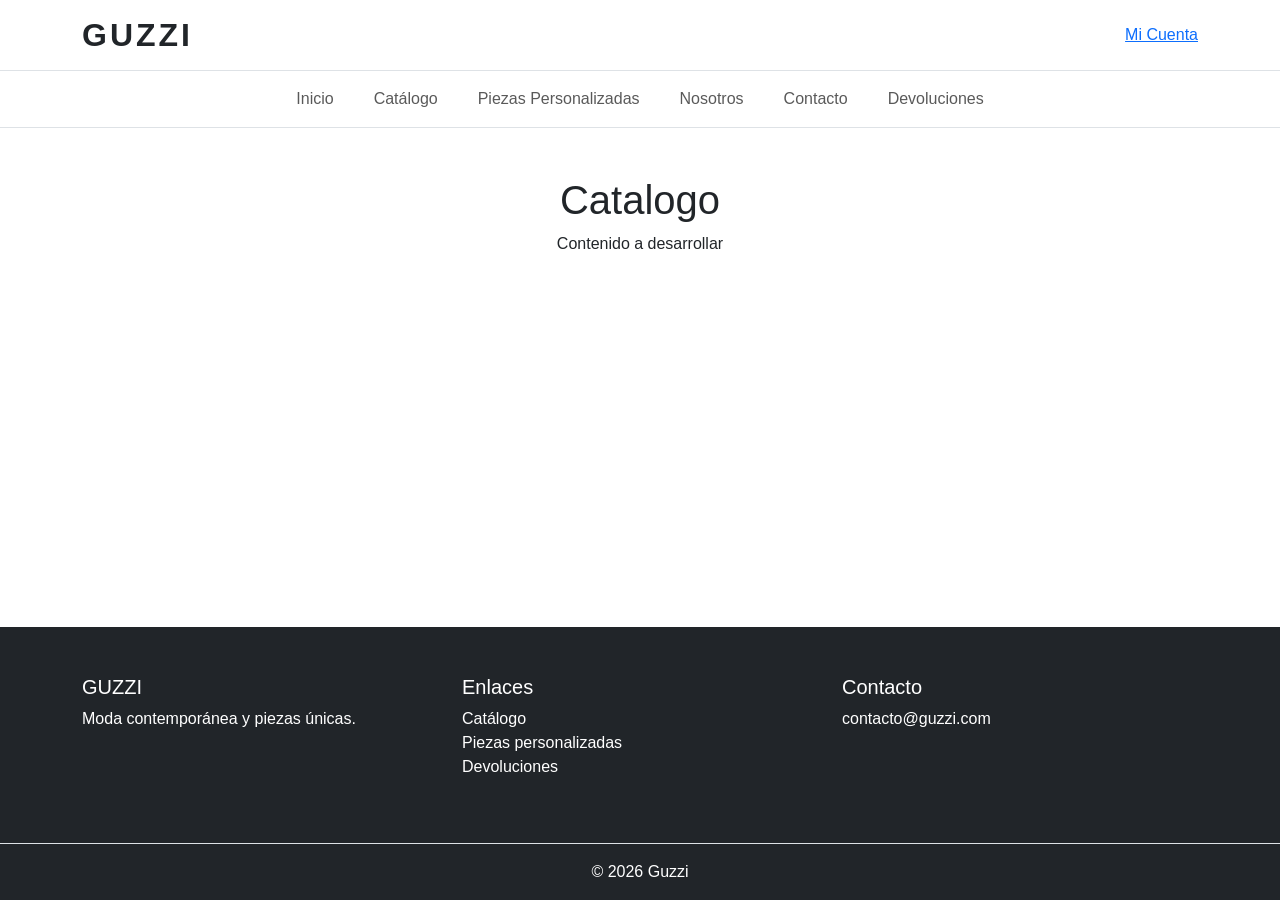
==== modulos/catalogo.html @ afb54f9e "Arquitectura base del sitio" ====
<!DOCTYPE html>
<html lang="es">
<head>
  <meta charset="UTF-8">
  <meta name="viewport" content="width=device-width, initial-scale=1.0">

  <title>Ecommerce Guzzi</title>

  <!-- Bootstrap -->
<link href="https://cdn.jsdelivr.net/npm/bootstrap@5.3.8/dist/css/bootstrap.min.css" rel="stylesheet" integrity="sha384-sRIl4kxILFvY47J16cr9ZwB07vP4J8+LH7qKQnuqkuIAvNWLzeN8tE5YBujZqJLB" crossorigin="anonymous">
  
  <!-- CSS propio -->
  <link rel="stylesheet" href="/styles.css">
</head>

<body class="d-flex flex-column min-vh-100">

<!-- HEADER -->
<header class="border-bottom">
  <div class="container py-3 d-flex justify-content-between align-items-center">

    <div class="logo">
      <h2 class="m-0">GUZZI</h2>
    </div>

    <div class="icons d-none d-md-flex gap-3">
      
      <a href="mi-cuenta.html">Mi Cuenta</a>
      
    </div>

  </div>
</header>

<!-- NAVBAR -->
<nav class="navbar navbar-expand-lg navbar-light bg-white border-bottom">
  <div class="container">

    <button class="navbar-toggler" type="button" data-bs-toggle="collapse" data-bs-target="#menuNavbar">
      <span class="navbar-toggler-icon"></span>
    </button>

    <div class="collapse navbar-collapse justify-content-center" id="menuNavbar">

      <ul class="navbar-nav gap-lg-4 text-center">

        <li class="nav-item">
          <a class="nav-link" href="../index.html">Inicio</a>
        </li>

        <li class="nav-item">
          <a class="nav-link" href="catalogo.html">Catálogo</a>
        </li>

        <li class="nav-item">
          <a class="nav-link" href="piezas-personalizadas.html">Piezas Personalizadas</a>
        </li>

        <li class="nav-item">
          <a class="nav-link" href="nosotros.html">Nosotros</a>
        </li>

        <li class="nav-item">
          <a class="nav-link" href="contacto.html">Contacto</a>
        </li>

        <li class="nav-item">
          <a class="nav-link" href="devoluciones.html">Devoluciones</a>
        </li>

      </ul>

    </div>
  </div>
</nav>

<!-- CONTENIDO DINÁMICO -->
<main class="container my-5 flex-grow-1">

  <!-- Cada página cambia este contenido -->

  <section class="text-center">
    <h1>Catalogo</h1>
    <p>Contenido a desarrollar</p>
  </section>

</main>

<!-- FOOTER -->
<footer class="bg-dark text-white mt-auto">

  <div class="container py-5">

    <div class="row">

      <div class="col-md-4">
        <h5>GUZZI</h5>
        <p>Moda contemporánea y piezas únicas.</p>
      </div>

      <div class="col-md-4">
        <h5>Enlaces</h5>
        <ul class="list-unstyled">
          <li><a href="catalogo.html" class="text-white">Catálogo</a></li>
          <li><a href="piezas-personalizadas.html" class="text-white">Piezas personalizadas</a></li>
          <li><a href="devoluciones.html" class="text-white">Devoluciones</a></li>
        </ul>
      </div>

      <div class="col-md-4">
        <h5>Contacto</h5>
        <p>contacto@guzzi.com</p>
      </div>

    </div>

  </div>

  <div class="text-center py-3 border-top">
    © 2026 Guzzi
  </div>

</footer>

<!-- Bootstrap JS -->
<script src="https://cdn.jsdelivr.net/npm/bootstrap@5.3.8/dist/js/bootstrap.bundle.min.js" integrity="sha384-FKyoEForCGlyvwx9Hj09JcYn3nv7wiPVlz7YYwJrWVcXK/BmnVDxM+D2scQbITxI" crossorigin="anonymous"></script>

</body>
</html>
---- styles.css ----
body{
    font-family: Arial, Helvetica, sans-serif;
}

.logo h2{
    font-weight: 700;
    letter-spacing: 3px;
}

.navbar-nav .nav-link{
    font-weight: 500;
}

footer a{
    text-decoration: none;
}

footer a:hover{
    text-decoration: underline;
}
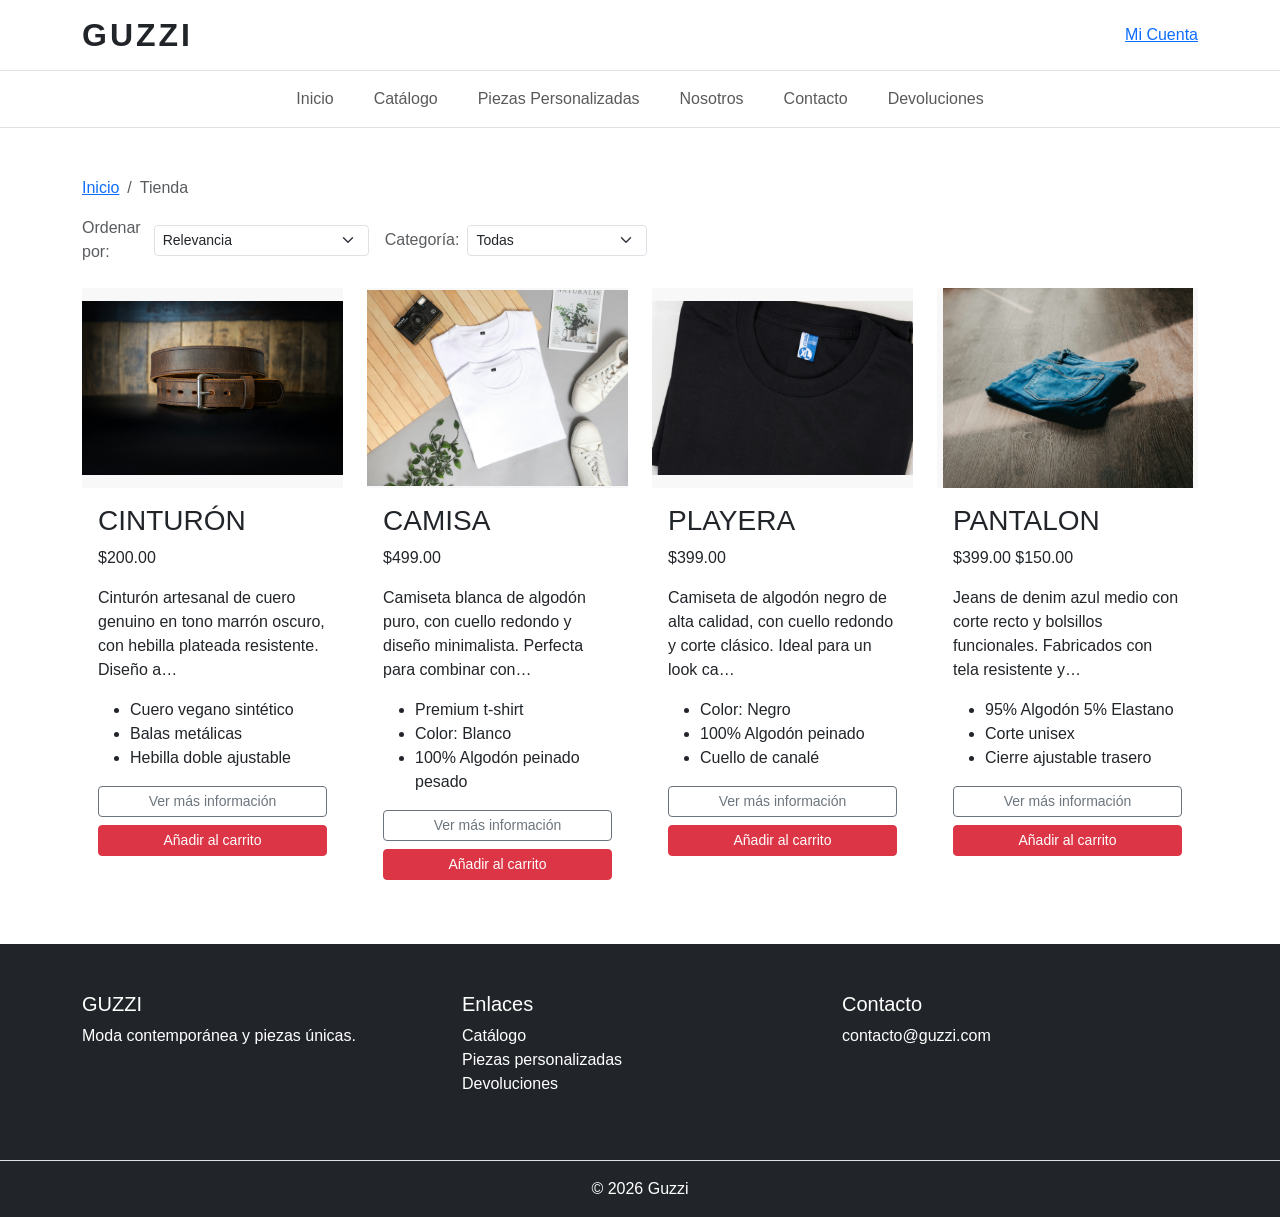
==== commit feae903f: "Añadir funcionalidad de catálogo de productos con renderizado dinámico y gestión de carritos." ====
--- a/modulos/catalogo.html
+++ b/modulos/catalogo.html
@@ -11,6 +11,8 @@
   
   <!-- CSS propio -->
   <link rel="stylesheet" href="/styles.css">
+  <!-- estilos de imágenes -->
+  <link rel="stylesheet" href="../assets/css/images.css">
 </head>
 
 <body class="d-flex flex-column min-vh-100">
@@ -75,15 +77,66 @@
 </nav>
 
 <!-- CONTENIDO DINÁMICO -->
-<main class="container my-5 flex-grow-1">
+  <main class="container my-5 flex-grow-1">
 
-  <!-- Cada página cambia este contenido -->
+  <!-- Breadcrumbs -->
+  <nav aria-label="breadcrumb" class="mb-3">
+    <ol class="breadcrumb">
+      <li class="breadcrumb-item"><a href="index.html">Inicio</a></li>
+      <li class="breadcrumb-item active">Tienda</li>
+    </ol>
+  </nav>
 
-  <section class="text-center">
-    <h1>Catalogo</h1>
-    <p>Contenido a desarrollar</p>
-  </section>
+  <!-- Filtros -->
+  <div class="row g-3 mb-4">
+    <div class="col-auto d-flex align-items-center gap-2">
+      <label for="sort" class="form-label mb-0 text-muted">Ordenar por:</label>
+      <select id="sort" class="form-select form-select-sm" style="min-width:180px">
+        <option value="default">Relevancia</option>
+        <option value="price-asc">Precio: Menor a Mayor</option>
+        <option value="price-desc">Precio: Mayor a Menor</option>
+        <option value="name-asc">Nombre: A-Z</option>
+      </select>
+    </div>
+    <div class="col-auto d-flex align-items-center gap-2">
+      <label for="category" class="form-label mb-0 text-muted">Categoría:</label>
+      <select id="category" class="form-select form-select-sm" style="min-width:180px">
+        <option value="all">Todas</option>
+        <option value="playeras">Playeras</option>
+        <option value="accesorios">Accesorios</option>
+        <option value="pantalones">Pantalones</option>
+      </select>
+    </div>
+  </div>
 
+  <!-- Grid de productos -->
+  <div class="row row-cols-1 row-cols-sm-2 row-cols-lg-3 row-cols-xl-4 g-4" id="productsGrid">
+    <!-- Los productos se generan con JavaScript -->
+  </div>
+
+  <!-- Modal Quick View -->
+  <div class="modal fade" id="quickViewModal" tabindex="-1">
+    <div class="modal-dialog modal-lg modal-dialog-centered modal-dialog-scrollable">
+      <div class="modal-content">
+        <div class="modal-header border-0">
+          <button type="button" class="btn-close" id="modalClose" data-bs-dismiss="modal"></button>
+        </div>
+        <div class="modal-body" id="modalBody">
+          <!-- Contenido dinámico -->
+        </div>
+      </div>
+    </div>
+  </div>
+
+  <!-- Toast -->
+  <div class="toast-container position-fixed bottom-0 end-0 p-3">
+    <div id="toast" class="toast align-items-center text-bg-success border-0" role="alert">
+      <div class="d-flex">
+        <div class="toast-body" id="toastMessage">Producto añadido al carrito</div>
+        <button type="button" class="btn-close btn-close-white me-2 m-auto" data-bs-dismiss="toast"></button>
+      </div>
+    </div>
+  </div>
 </main>
 
 <!-- FOOTER -->
@@ -125,5 +178,6 @@
 <!-- Bootstrap JS -->
 <script src="https://cdn.jsdelivr.net/npm/bootstrap@5.3.8/dist/js/bootstrap.bundle.min.js" integrity="sha384-FKyoEForCGlyvwx9Hj09JcYn3nv7wiPVlz7YYwJrWVcXK/BmnVDxM+D2scQbITxI" crossorigin="anonymous"></script>
 
+<script src="/assets/js/catalogo.js"></script>
 </body>
 </html>
--- a/assets/css/images.css
+++ b/assets/css/images.css
@@ -0,0 +1,26 @@
+
+/* contenedor fijo para mantener todas las tarjetas iguales */
+.product-image {
+    width: 100%;
+    height: 200px;
+    display: flex;
+    align-items: center;
+    justify-content: center;
+    overflow: hidden;
+    background: #f8f8f8;
+}
+
+.product-image img {
+    /* escalar dentro del contenedor respetando proporciones
+       ideal para imágenes horizontales y verticales */
+    max-width: 100%;
+    max-height: 100%;
+    object-fit: contain;
+    display: block;
+}
+
+.modal-image img {
+    max-width: 100%;
+    max-height: 100%;
+    object-fit: contain;
+}
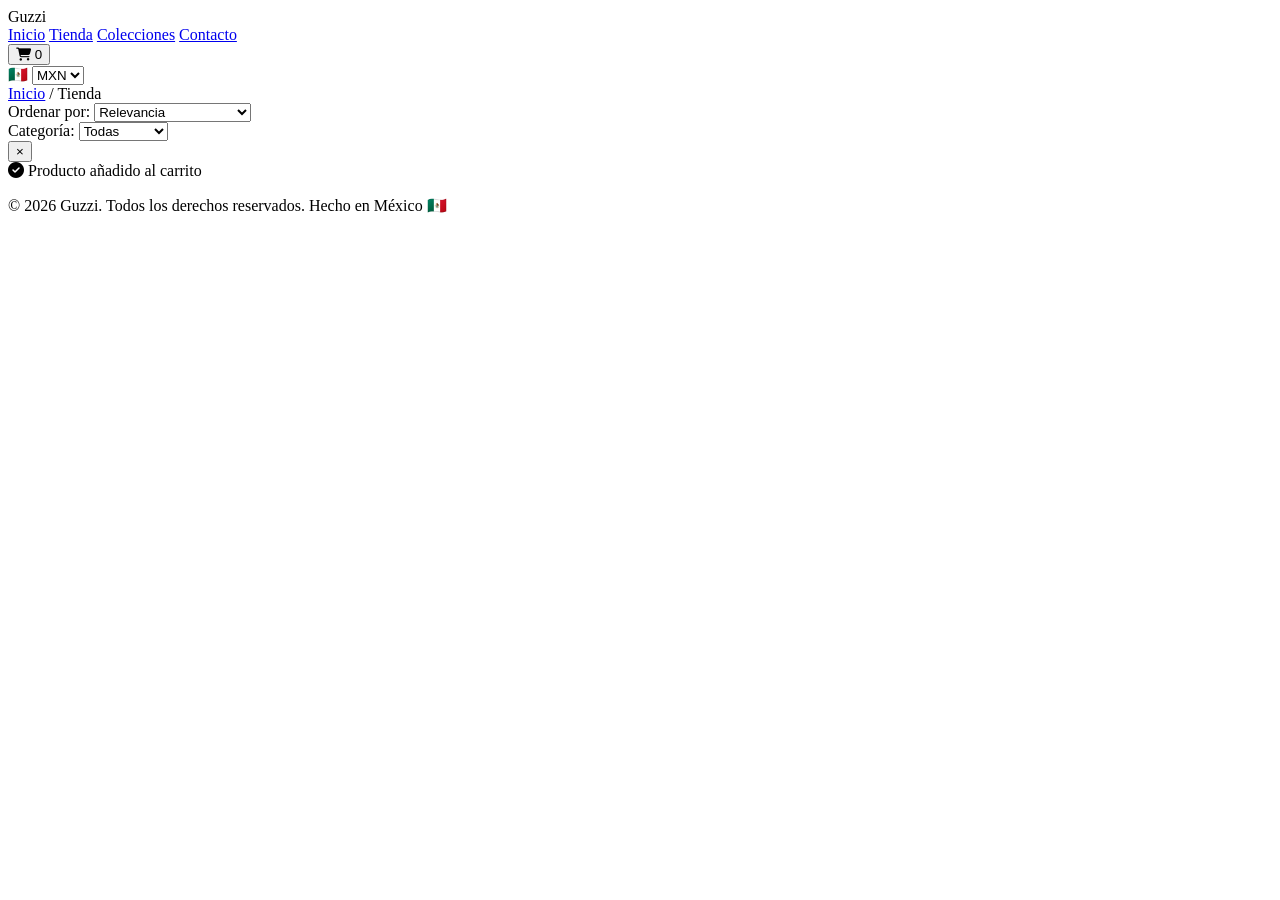
==== commit 3da6783c: "Update catalogo.html" ====
--- a/modulos/catalogo.html
+++ b/modulos/catalogo.html
@@ -1,183 +1,93 @@
 <!DOCTYPE html>
 <html lang="es">
 <head>
-  <meta charset="UTF-8">
-  <meta name="viewport" content="width=device-width, initial-scale=1.0">
-
-  <title>Ecommerce Guzzi</title>
-
-  <!-- Bootstrap -->
-<link href="https://cdn.jsdelivr.net/npm/bootstrap@5.3.8/dist/css/bootstrap.min.css" rel="stylesheet" integrity="sha384-sRIl4kxILFvY47J16cr9ZwB07vP4J8+LH7qKQnuqkuIAvNWLzeN8tE5YBujZqJLB" crossorigin="anonymous">
-  
-  <!-- CSS propio -->
-  <link rel="stylesheet" href="/styles.css">
-  <!-- estilos de imágenes -->
-  <link rel="stylesheet" href="../assets/css/images.css">
+  <meta charset="UTF-8" />
+  <meta name="viewport" content="width=device-width, initial-scale=1.0"/>
+  <title>GUZZI - Catálogo</title>
+  <link rel="stylesheet" href="estilos.css" />
+  <link rel="stylesheet" href="https://cdnjs.cloudflare.com/ajax/libs/font-awesome/6.4.0/css/all.min.css"/>
 </head>
-
-<body class="d-flex flex-column min-vh-100">
-
-<!-- HEADER -->
-<header class="border-bottom">
-  <div class="container py-3 d-flex justify-content-between align-items-center">
-
-    <div class="logo">
-      <h2 class="m-0">GUZZI</h2>
+<body>
+  <!-- Header -->
+  <header class="header">
+    <div class="header-container">
+      <div class="logo">Guzzi</div>
+      <nav class="nav">
+        <a href="#">Inicio</a>
+        <a href="#" class="active">Tienda</a>
+        <a href="#">Colecciones</a>
+        <a href="#">Contacto</a>
+      </nav>
+      <div class="header-actions">
+        <button class="cart-btn" id="cartBtn">
+          <i class="fas fa-shopping-cart"></i>
+          <span class="cart-count" id="cartCount">0</span>
+        </button>
+        <div class="currency-selector">
+          <span class="flag">🇲🇽</span>
+          <select id="currency">
+            <option value="MXN">MXN</option>
+            <option value="USD">USD</option>
+          </select>
+        </div>
+      </div>
     </div>
-
-    <div class="icons d-none d-md-flex gap-3">
-      
-      <a href="mi-cuenta.html">Mi Cuenta</a>
-      
-    </div>
-
-  </div>
-</header>
-
-<!-- NAVBAR -->
-<nav class="navbar navbar-expand-lg navbar-light bg-white border-bottom">
-  <div class="container">
-
-    <button class="navbar-toggler" type="button" data-bs-toggle="collapse" data-bs-target="#menuNavbar">
-      <span class="navbar-toggler-icon"></span>
-    </button>
-
-    <div class="collapse navbar-collapse justify-content-center" id="menuNavbar">
-
-      <ul class="navbar-nav gap-lg-4 text-center">
-
-        <li class="nav-item">
-          <a class="nav-link" href="../index.html">Inicio</a>
-        </li>
-
-        <li class="nav-item">
-          <a class="nav-link" href="catalogo.html">Catálogo</a>
-        </li>
-
-        <li class="nav-item">
-          <a class="nav-link" href="piezas-personalizadas.html">Piezas Personalizadas</a>
-        </li>
-
-        <li class="nav-item">
-          <a class="nav-link" href="nosotros.html">Nosotros</a>
-        </li>
-
-        <li class="nav-item">
-          <a class="nav-link" href="contacto.html">Contacto</a>
-        </li>
-
-        <li class="nav-item">
-          <a class="nav-link" href="devoluciones.html">Devoluciones</a>
-        </li>
-
-      </ul>
-
-    </div>
-  </div>
-</nav>
-
-<!-- CONTENIDO DINÁMICO -->
-  <main class="container my-5 flex-grow-1">
+  </header>
 
   <!-- Breadcrumbs -->
-  <nav aria-label="breadcrumb" class="mb-3">
-    <ol class="breadcrumb">
-      <li class="breadcrumb-item"><a href="index.html">Inicio</a></li>
-      <li class="breadcrumb-item active">Tienda</li>
-    </ol>
-  </nav>
+  <div class="breadcrumbs">
+    <a href="#">Inicio</a> / <span>Tienda</span>
+  </div>
 
   <!-- Filtros -->
-  <div class="row g-3 mb-4">
-    <div class="col-auto d-flex align-items-center gap-2">
-      <label for="sort" class="form-label mb-0 text-muted">Ordenar por:</label>
-      <select id="sort" class="form-select form-select-sm" style="min-width:180px">
+  <section class="filters">
+    <div class="filter-group">
+      <label for="sort">Ordenar por:</label>
+      <select id="sort">
         <option value="default">Relevancia</option>
         <option value="price-asc">Precio: Menor a Mayor</option>
         <option value="price-desc">Precio: Mayor a Menor</option>
         <option value="name-asc">Nombre: A-Z</option>
       </select>
     </div>
-    <div class="col-auto d-flex align-items-center gap-2">
-      <label for="category" class="form-label mb-0 text-muted">Categoría:</label>
-      <select id="category" class="form-select form-select-sm" style="min-width:180px">
+    <div class="filter-group">
+      <label for="category">Categoría:</label>
+      <select id="category">
         <option value="all">Todas</option>
         <option value="playeras">Playeras</option>
-        <option value="accesorios">Accesorios</option>
-        <option value="pantalones">Pantalones</option>
+        <option value="accesorios">Pantalones</option>
+        <option value="vestidos">Accesorios</option>
       </select>
     </div>
-  </div>
+  </section>
 
-  <!-- Grid de productos -->
-  <div class="row row-cols-1 row-cols-sm-2 row-cols-lg-3 row-cols-xl-4 g-4" id="productsGrid">
-    <!-- Los productos se generan con JavaScript -->
-  </div>
+  <!-- Catálogo de Productos -->
+  <main class="catalog">
+    <div class="products-grid" id="productsGrid">
+      <!-- Los productos se generan con JavaScript -->
+    </div>
+  </main>
 
   <!-- Modal Quick View -->
-  <div class="modal fade" id="quickViewModal" tabindex="-1">
-    <div class="modal-dialog modal-lg modal-dialog-centered modal-dialog-scrollable">
-      <div class="modal-content">
-        <div class="modal-header border-0">
-          <button type="button" class="btn-close" id="modalClose" data-bs-dismiss="modal"></button>
-        </div>
-        <div class="modal-body" id="modalBody">
-          <!-- Contenido dinámico -->
-        </div>
+  <div class="modal" id="quickViewModal">
+    <div class="modal-content">
+      <button class="modal-close" id="modalClose">&times;</button>
+      <div class="modal-body" id="modalBody">
+        <!-- Contenido dinámico -->
       </div>
     </div>
   </div>
 
-  <!-- Toast -->
-  <div class="toast-container position-fixed bottom-0 end-0 p-3">
-    <div id="toast" class="toast align-items-center text-bg-success border-0" role="alert">
-      <div class="d-flex">
-        <div class="toast-body" id="toastMessage">Producto añadido al carrito</div>
-        <button type="button" class="btn-close btn-close-white me-2 m-auto" data-bs-dismiss="toast"></button>
-      </div>
-    </div>
-  </div>
-</main>
-
-<!-- FOOTER -->
-<footer class="bg-dark text-white mt-auto">
-
-  <div class="container py-5">
-
-    <div class="row">
-
-      <div class="col-md-4">
-        <h5>GUZZI</h5>
-        <p>Moda contemporánea y piezas únicas.</p>
-      </div>
-
-      <div class="col-md-4">
-        <h5>Enlaces</h5>
-        <ul class="list-unstyled">
-          <li><a href="catalogo.html" class="text-white">Catálogo</a></li>
-          <li><a href="piezas-personalizadas.html" class="text-white">Piezas personalizadas</a></li>
-          <li><a href="devoluciones.html" class="text-white">Devoluciones</a></li>
-        </ul>
-      </div>
-
-      <div class="col-md-4">
-        <h5>Contacto</h5>
-        <p>contacto@guzzi.com</p>
-      </div>
-
-    </div>
-
+  <!-- Notificación -->
+  <div class="toast" id="toast">
+    <i class="fas fa-check-circle"></i>
+    <span id="toastMessage">Producto añadido al carrito</span>
   </div>
 
-  <div class="text-center py-3 border-top">
-    © 2026 Guzzi
-  </div>
+  <footer class="footer">
+    <p>&copy; 2026 Guzzi. Todos los derechos reservados. Hecho en México 🇲🇽</p>
+  </footer>
 
-</footer>
-
-<!-- Bootstrap JS -->
-<script src="https://cdn.jsdelivr.net/npm/bootstrap@5.3.8/dist/js/bootstrap.bundle.min.js" integrity="sha384-FKyoEForCGlyvwx9Hj09JcYn3nv7wiPVlz7YYwJrWVcXK/BmnVDxM+D2scQbITxI" crossorigin="anonymous"></script>
-
-<script src="/assets/js/catalogo.js"></script>
+  <script src="script.js"></script>
 </body>
-</html>+</html>
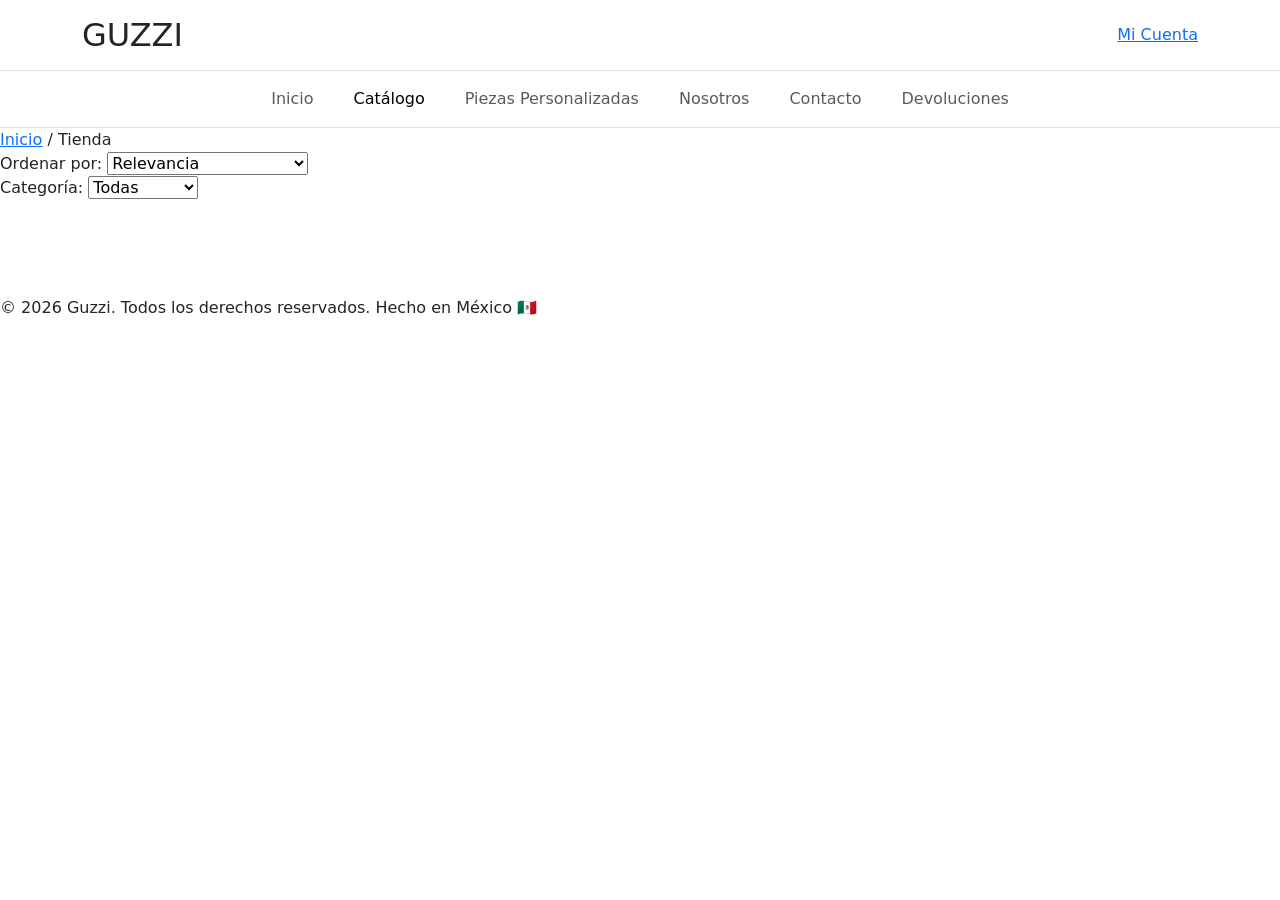
==== commit dd566be5: "Update catalogo.html with new layout and styles" ====
--- a/modulos/catalogo.html
+++ b/modulos/catalogo.html
@@ -4,35 +4,68 @@
   <meta charset="UTF-8" />
   <meta name="viewport" content="width=device-width, initial-scale=1.0"/>
   <title>GUZZI - Catálogo</title>
-  <link rel="stylesheet" href="estilos.css" />
+  <!-- Bootstrap CSS (same as index) -->
+  <link href="https://cdn.jsdelivr.net/npm/bootstrap@5.3.8/dist/css/bootstrap.min.css" rel="stylesheet" integrity="sha384-sRIl4kxILFvY47J16cr9ZwB07vP4J8+LH7qKQnuqkuIAvNWLzeN8tE5YBujZqJLB" crossorigin="anonymous">
+  <link rel="stylesheet" href="../assets/css/estilos-catalogo.css"/>
   <link rel="stylesheet" href="https://cdnjs.cloudflare.com/ajax/libs/font-awesome/6.4.0/css/all.min.css"/>
 </head>
 <body>
-  <!-- Header -->
-  <header class="header">
-    <div class="header-container">
-      <div class="logo">Guzzi</div>
-      <nav class="nav">
-        <a href="#">Inicio</a>
-        <a href="#" class="active">Tienda</a>
-        <a href="#">Colecciones</a>
-        <a href="#">Contacto</a>
-      </nav>
-      <div class="header-actions">
-        <button class="cart-btn" id="cartBtn">
-          <i class="fas fa-shopping-cart"></i>
-          <span class="cart-count" id="cartCount">0</span>
-        </button>
-        <div class="currency-selector">
-          <span class="flag">🇲🇽</span>
-          <select id="currency">
-            <option value="MXN">MXN</option>
-            <option value="USD">USD</option>
-          </select>
-        </div>
+  <!-- HEADER (copied from index.html for consistent look) -->
+  <header class="border-bottom">
+    <div class="container py-3 d-flex justify-content-between align-items-center">
+
+      <div class="logo">
+        <h2 class="m-0">GUZZI</h2>
+      </div>
+
+      <div class="icons d-none d-md-flex gap-3">
+        <a href="mi-cuenta.html">Mi Cuenta</a>
+      </div>
+
+    </div>
+  </header>
+
+  <!-- NAVBAR -->
+  <nav class="navbar navbar-expand-lg navbar-light bg-white border-bottom">
+    <div class="container">
+
+      <button class="navbar-toggler" type="button" data-bs-toggle="collapse" data-bs-target="#menuNavbar">
+        <span class="navbar-toggler-icon"></span>
+      </button>
+
+      <div class="collapse navbar-collapse justify-content-center" id="menuNavbar">
+
+        <ul class="navbar-nav gap-lg-4 text-center">
+
+          <li class="nav-item">
+            <a class="nav-link" href="../index.html">Inicio</a>
+          </li>
+
+          <li class="nav-item">
+            <a class="nav-link active" href="catalogo.html">Catálogo</a>
+          </li>
+
+          <li class="nav-item">
+            <a class="nav-link" href="piezas-personalizadas.html">Piezas Personalizadas</a>
+          </li>
+
+          <li class="nav-item">
+            <a class="nav-link" href="nosotros.html">Nosotros</a>
+          </li>
+
+          <li class="nav-item">
+            <a class="nav-link" href="contacto.html">Contacto</a>
+          </li>
+
+          <li class="nav-item">
+            <a class="nav-link" href="devoluciones.html">Devoluciones</a>
+          </li>
+
+        </ul>
+
       </div>
     </div>
-  </header>
+  </nav>
 
   <!-- Breadcrumbs -->
   <div class="breadcrumbs">
@@ -62,18 +95,22 @@
   </section>
 
   <!-- Catálogo de Productos -->
-  <main class="catalog">
-    <div class="products-grid" id="productsGrid">
-      <!-- Los productos se generan con JavaScript -->
+  <main class="catalog py-5">
+    <div class="container">
+      <div class="row g-4" id="productsGrid">
+        <!-- Los productos se generan con JavaScript -->
+      </div>
     </div>
   </main>
 
-  <!-- Modal Quick View -->
-  <div class="modal" id="quickViewModal">
-    <div class="modal-content">
-      <button class="modal-close" id="modalClose">&times;</button>
-      <div class="modal-body" id="modalBody">
-        <!-- Contenido dinámico -->
+  <!-- Modal Quick View (bootstrap structure) -->
+  <div class="modal fade" id="quickViewModal" tabindex="-1" aria-hidden="true">
+    <div class="modal-dialog modal-dialog-centered modal-lg">
+      <div class="modal-content">
+        <button class="modal-close" id="modalClose">&times;</button>
+        <div class="modal-body" id="modalBody">
+          <!-- Contenido dinámico -->
+        </div>
       </div>
     </div>
   </div>
@@ -88,6 +125,8 @@
     <p>&copy; 2026 Guzzi. Todos los derechos reservados. Hecho en México 🇲🇽</p>
   </footer>
 
-  <script src="script.js"></script>
+  <!-- Bootstrap JS (bundle includes Popper) -->
+  <script src="https://cdn.jsdelivr.net/npm/bootstrap@5.3.8/dist/js/bootstrap.bundle.min.js" integrity="sha384-FKyoEForCGlyvwx9Hj09JcYn3nv7wiPVlz7YYwJrWVcXK/BmnVDxM+D2scQbITxI" crossorigin="anonymous"></script>
+  <script src="../assets/js/script-catalogo.js"></script>
 </body>
 </html>
